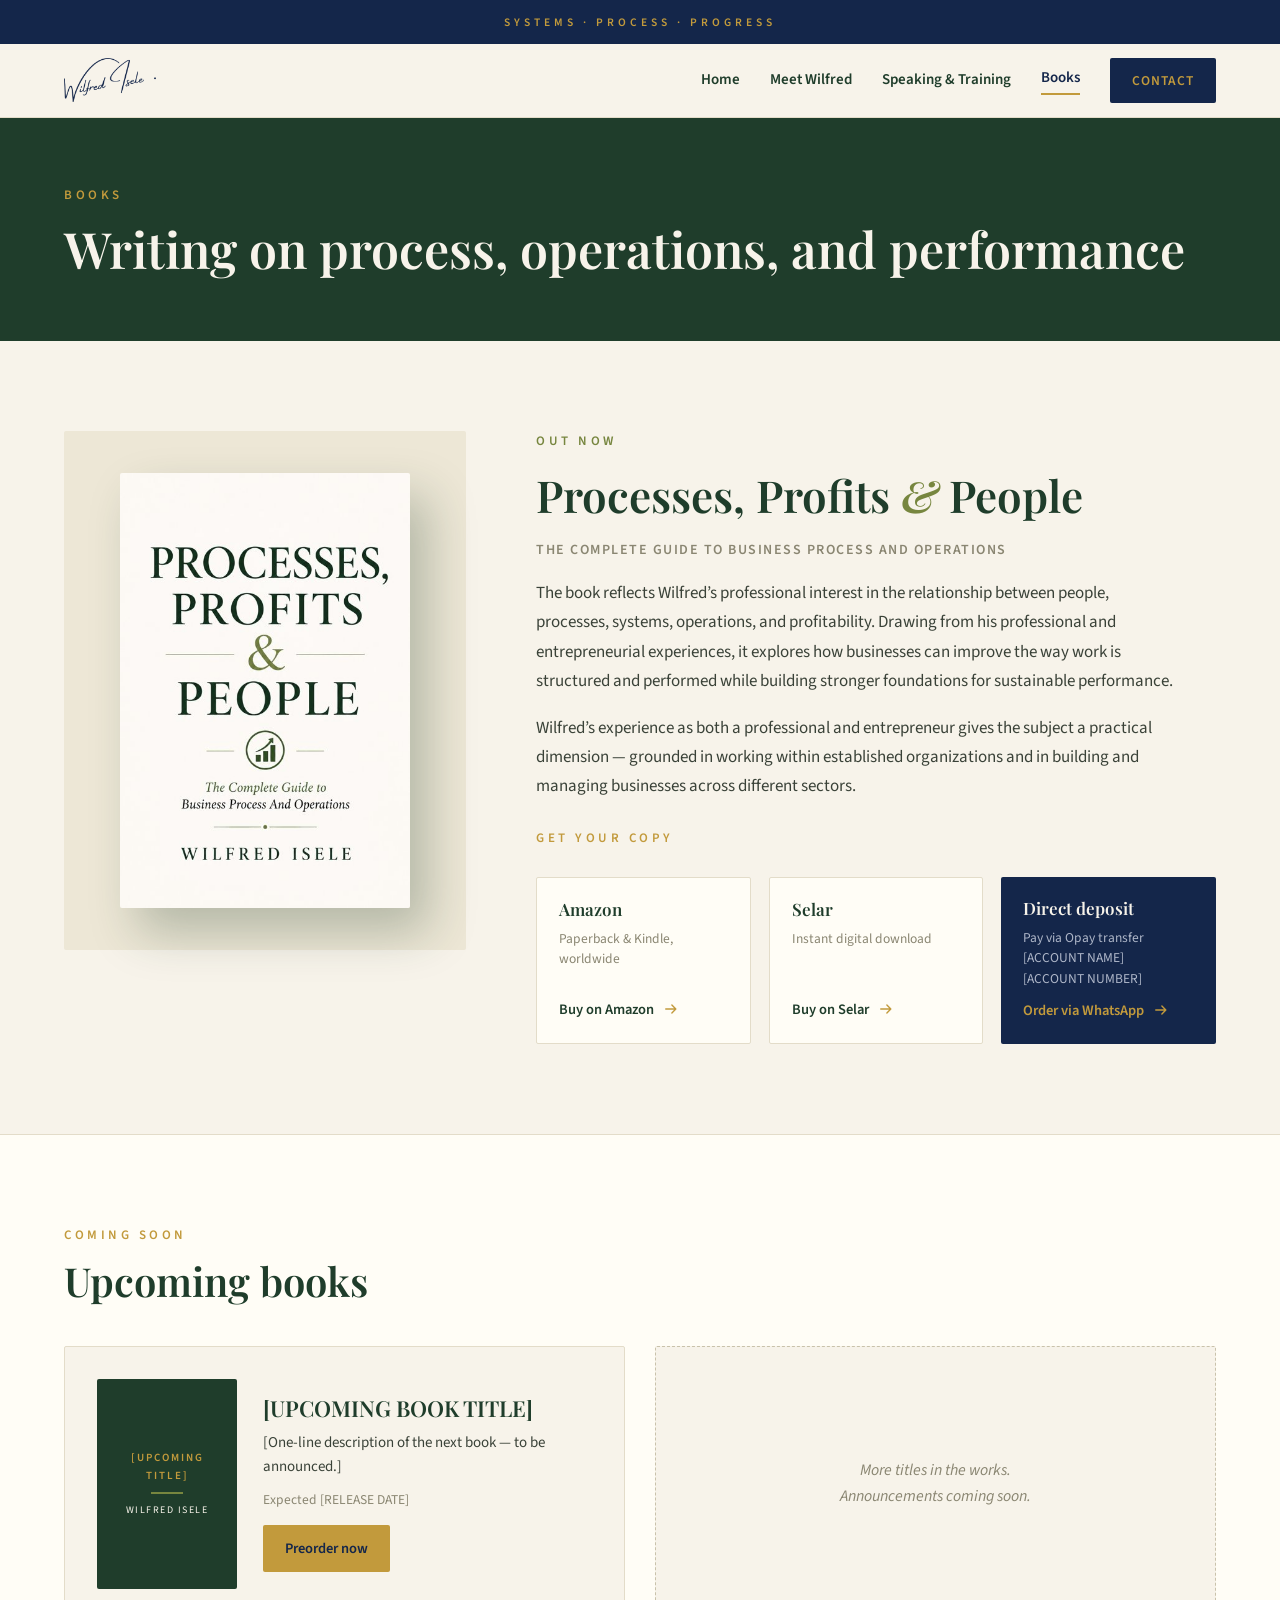
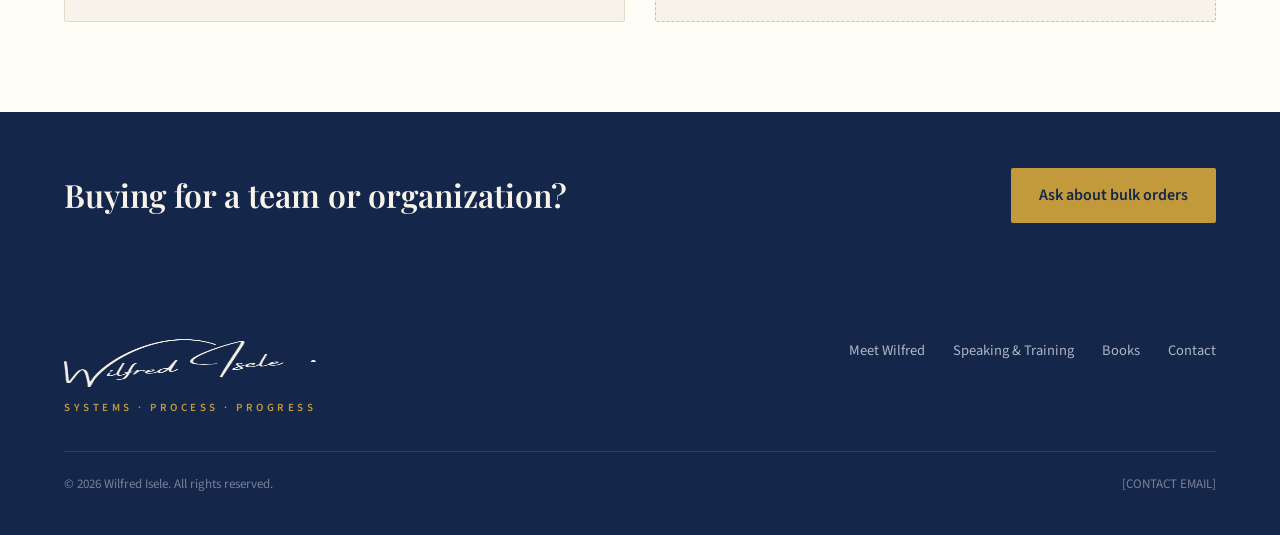
==== books.html @ 0eaaad2c "Add files via upload" ====
<!doctype html>
<html lang="en">
<head>
  <meta charset="utf-8">
  <meta name="viewport" content="width=device-width, initial-scale=1">
  <title>Books — Wilfred Isele</title>
  <meta name="description" content="Processes, Profits & People — The Complete Guide to Business Process and Operations, by Wilfred Isele. Available on Amazon, Selar, and by direct deposit.">
  <link rel="preconnect" href="https://fonts.googleapis.com">
  <link rel="preconnect" href="https://fonts.gstatic.com" crossorigin>
  <link rel="stylesheet" href="https://fonts.googleapis.com/css2?family=Playfair+Display:ital,wght@0,400;0,500;0,600;0,700;1,400;1,500&family=Source+Sans+3:ital,wght@0,400;0,600;1,400&display=swap">
  <link rel="stylesheet" href="css/style.css">
</head>
<body>

  <!-- Brand strip -->
  <div class="brand-strip"><span>SYSTEMS &middot; PROCESS &middot; PROGRESS</span></div>

  <!-- Header -->
  <header class="site-header">
    <div class="container">
      <a class="logo" href="index.html" aria-label="Wilfred Isele — home">
        <img src="images/signature-navy.png" alt="Wilfred Isele">
      </a>
      <button class="nav-toggle" aria-label="Open menu" aria-expanded="false">
        <span></span><span></span><span></span>
      </button>
      <nav class="site-nav" aria-label="Main navigation">
        <a href="index.html">Home</a>
        <a href="index.html#meet">Meet Wilfred</a>
        <a href="index.html#speaking">Speaking &amp; Training</a>
        <a href="books.html" class="active">Books</a>
        <a href="index.html#contact" class="nav-cta">Contact</a>
      </nav>
    </div>
  </header>

  <!-- Page banner -->
  <section class="page-banner">
    <div class="container">
      <span class="overline">Books</span>
      <h1>Writing on process, operations, and performance</h1>
    </div>
  </section>

  <!-- Current book -->
  <section class="section">
    <div class="container">
      <div class="book-detail">
        <div class="book-detail__cover">
          <img src="images/cover.jpg" alt="Processes, Profits and People book cover">
        </div>
        <div class="book-detail__body">
          <span class="overline overline--olive">Out Now</span>
          <h2>Processes, Profits <span class="amp" style="color:#77863F;font-style:italic">&amp;</span> People</h2>
          <div class="book-subtitle">The Complete Guide to Business Process and Operations</div>
          <p>The book reflects Wilfred&rsquo;s professional interest in the relationship between people, processes, systems, operations, and profitability. Drawing from his professional and entrepreneurial experiences, it explores how businesses can improve the way work is structured and performed while building stronger foundations for sustainable performance.</p>
          <p>Wilfred&rsquo;s experience as both a professional and entrepreneur gives the subject a practical dimension &mdash; grounded in working within established organizations and in building and managing businesses across different sectors.</p>
          <span class="overline" style="margin-top:8px">Get Your Copy</span>
          <div class="buy-grid">
            <div class="buy-card">
              <h3>Amazon</h3>
              <p>Paperback &amp; Kindle, worldwide</p>
              <a class="arrow-link" href="#">Buy on Amazon
                <svg width="14" height="14" viewBox="0 0 16 16" fill="none" aria-hidden="true"><path d="M2 8h11M9 3.5 13.5 8 9 12.5" stroke="#C29A3C" stroke-width="1.6" stroke-linecap="round" stroke-linejoin="round"/></svg>
              </a>
            </div>
            <div class="buy-card">
              <h3>Selar</h3>
              <p>Instant digital download</p>
              <a class="arrow-link" href="#">Buy on Selar
                <svg width="14" height="14" viewBox="0 0 16 16" fill="none" aria-hidden="true"><path d="M2 8h11M9 3.5 13.5 8 9 12.5" stroke="#C29A3C" stroke-width="1.6" stroke-linecap="round" stroke-linejoin="round"/></svg>
              </a>
            </div>
            <div class="buy-card buy-card--navy">
              <h3>Direct deposit</h3>
              <p>Pay via Opay transfer<br>[ACCOUNT NAME]<br>[ACCOUNT NUMBER]</p>
              <a class="arrow-link" href="#">Order via WhatsApp
                <svg width="14" height="14" viewBox="0 0 16 16" fill="none" aria-hidden="true"><path d="M2 8h11M9 3.5 13.5 8 9 12.5" stroke="#C29A3C" stroke-width="1.6" stroke-linecap="round" stroke-linejoin="round"/></svg>
              </a>
            </div>
          </div>
        </div>
      </div>
    </div>
  </section>

  <!-- Upcoming books -->
  <section class="section section--tint">
    <div class="container">
      <div class="section-head">
        <span class="overline">Coming Soon</span>
        <h2>Upcoming books</h2>
      </div>
      <div class="upcoming-grid">
        <div class="upcoming-card">
          <div class="upcoming-card__cover">
            <span class="t">[UPCOMING TITLE]</span>
            <span class="rule"></span>
            <span class="a">WILFRED ISELE</span>
          </div>
          <div class="upcoming-card__body">
            <h3>[UPCOMING BOOK TITLE]</h3>
            <p>[One-line description of the next book &mdash; to be announced.]</p>
            <span class="date">Expected [RELEASE DATE]</span>
            <a class="btn btn--gold" href="#">Preorder now</a>
          </div>
        </div>
        <div class="upcoming-card upcoming-card--empty">
          <p>More titles in the works.<br>Announcements coming soon.</p>
        </div>
      </div>
    </div>
  </section>

  <!-- CTA band -->
  <section class="cta-band">
    <div class="container">
      <h2>Buying for a team or organization?</h2>
      <a class="btn btn--gold" href="index.html#contact">Ask about bulk orders</a>
    </div>
  </section>

  <!-- Footer -->
  <footer class="site-footer">
    <div class="container">
      <div class="site-footer__top">
        <div class="site-footer__brand">
          <img src="images/signature-cream.png" alt="Wilfred Isele">
          <span>SYSTEMS &middot; PROCESS &middot; PROGRESS</span>
        </div>
        <nav class="site-footer__nav" aria-label="Footer navigation">
          <a href="index.html#meet">Meet Wilfred</a>
          <a href="index.html#speaking">Speaking &amp; Training</a>
          <a href="books.html">Books</a>
          <a href="index.html#contact">Contact</a>
        </nav>
      </div>
      <div class="site-footer__bottom">
        <span>&copy; 2026 Wilfred Isele. All rights reserved.</span>
        <span>[CONTACT EMAIL]</span>
      </div>
    </div>
  </footer>

  <script src="js/main.js"></script>
</body>
</html>
---- css/style.css ----
/* ============================================
   Wilfred Isele — Site Styles
   Palette: cream/deep-green (book) + navy/gold (brand)
   ============================================ */

:root {
  --cream: #F7F3EA;
  --cream-2: #FFFDF6;
  --cream-3: #EDE7D6;
  --green: #1F3D2B;
  --olive: #77863F;
  --navy: #14264A;
  --navy-2: #2A3C61;
  --gold: #C29A3C;
  --ink: #3A4238;
  --muted: #8A8672;
  --line: #E3DCC9;
  --line-2: #DDD5BE;
  --nav-mist: #AEB6C8;
  --nav-faint: #77809A;
  --sage: #C6CDB9;
  --serif: 'Playfair Display', Georgia, serif;
  --sans: 'Source Sans 3', Georgia, sans-serif;
}

* { box-sizing: border-box; margin: 0; padding: 0; }

html { scroll-behavior: smooth; }

body {
  font-family: var(--sans);
  color: var(--ink);
  background: var(--cream);
  line-height: 1.6;
}

img { max-width: 100%; display: block; }

a { color: var(--green); text-decoration: none; transition: color 0.2s ease; }
a:hover { color: var(--gold); }

.container {
  max-width: 1200px;
  margin: 0 auto;
  padding: 0 24px;
}

/* ---------- shared bits ---------- */

.overline {
  color: var(--gold);
  font-size: 13px;
  letter-spacing: 3.5px;
  font-weight: 600;
  text-transform: uppercase;
}

.overline--olive { color: var(--olive); }

h1, h2, h3 { font-family: var(--serif); color: var(--green); font-weight: 600; line-height: 1.15; }

h2 { font-size: clamp(28px, 4vw, 40px); }
h3 { font-size: clamp(20px, 2.5vw, 23px); }

.btn {
  display: inline-flex;
  align-items: center;
  gap: 10px;
  font-size: 16px;
  font-weight: 600;
  padding: 15px 28px;
  border-radius: 2px;
  transition: transform 0.15s ease, opacity 0.2s ease;
}
.btn:hover { transform: translateY(-2px); opacity: 0.92; }
.btn svg { flex-shrink: 0; }

.btn--gold { background: var(--gold); color: var(--navy); }
.btn--gold:hover { color: var(--navy); }
.btn--green { background: var(--green); color: var(--cream); }
.btn--green:hover { color: var(--cream); }
.btn--outline-light { border: 1.5px solid var(--cream); color: var(--cream); }
.btn--outline-light:hover { color: var(--cream); }
.btn--outline-green { border: 1.5px solid var(--green); color: var(--green); }

.arrow-link {
  display: inline-flex;
  align-items: center;
  gap: 10px;
  font-size: 16px;
  font-weight: 600;
}

/* ---------- brand strip ---------- */

.brand-strip {
  background: var(--navy);
  text-align: center;
  padding: 9px 16px;
}
.brand-strip span {
  color: var(--gold);
  font-size: 11.5px;
  letter-spacing: 4px;
  font-weight: 600;
}

/* ---------- header ---------- */

.site-header {
  background: var(--cream);
  border-bottom: 1px solid var(--line);
  position: sticky;
  top: 0;
  z-index: 50;
}

.site-header .container {
  display: flex;
  justify-content: space-between;
  align-items: center;
  padding-top: 14px;
  padding-bottom: 14px;
}

.logo img { height: 44px; width: auto; }

.site-nav {
  display: flex;
  align-items: center;
  gap: 30px;
}

.site-nav a {
  font-size: 15px;
  font-weight: 600;
  color: var(--green);
}

.site-nav a.active {
  color: var(--navy);
  border-bottom: 2px solid var(--gold);
  padding-bottom: 3px;
}

.site-nav .nav-cta {
  background: var(--navy);
  color: var(--gold);
  font-size: 13.5px;
  letter-spacing: 1px;
  padding: 12px 22px;
  border-radius: 2px;
  text-transform: uppercase;
  border-bottom: none;
}
.site-nav .nav-cta:hover { color: var(--gold); opacity: 0.9; }

.nav-toggle {
  display: none;
  background: none;
  border: none;
  cursor: pointer;
  padding: 8px;
}
.nav-toggle span {
  display: block;
  width: 26px;
  height: 2.5px;
  background: var(--navy);
  margin: 5px 0;
  border-radius: 2px;
  transition: transform 0.25s ease, opacity 0.25s ease;
}

/* ---------- hero ---------- */

.hero {
  position: relative;
  min-height: 620px;
  display: flex;
  align-items: center;
  overflow: hidden;
}

.hero__bg {
  position: absolute;
  inset: 0;
  width: 100%;
  height: 100%;
  object-fit: cover;
  object-position: center 20%;
}

.hero__scrim {
  position: absolute;
  inset: 0;
  background: linear-gradient(100deg, rgba(20, 38, 74, 0.93) 0%, rgba(20, 38, 74, 0.74) 45%, rgba(20, 38, 74, 0.25) 100%);
}

.hero__content {
  position: relative;
  max-width: 700px;
  padding: 90px 24px;
  margin-left: max(24px, calc((100vw - 1200px) / 2));
  display: flex;
  flex-direction: column;
  gap: 24px;
}

.hero h1 {
  color: var(--cream);
  font-size: clamp(36px, 5.5vw, 58px);
  line-height: 1.12;
}

.hero__lede {
  font-size: clamp(16px, 2vw, 18.5px);
  line-height: 1.65;
  color: #D8DCE6;
  max-width: 540px;
}

.hero__ctas {
  display: flex;
  flex-wrap: wrap;
  gap: 16px;
  margin-top: 8px;
}

/* ---------- sections ---------- */

.section { padding: 90px 0; }
.section--tint { background: var(--cream-2); border-top: 1px solid var(--line); }
.section--green { background: var(--green); }
.section--navy { background: var(--navy); }

.section-head {
  display: flex;
  flex-direction: column;
  gap: 12px;
  margin-bottom: 42px;
}

/* ---------- meet ---------- */

.meet {
  display: grid;
  grid-template-columns: 360px 1fr;
  gap: 70px;
  align-items: start;
}

.meet__photo img {
  width: 100%;
  border-radius: 2px;
  box-shadow: 14px 18px 40px rgba(31, 61, 43, 0.22);
}

.meet__caption {
  margin-top: 14px;
  font-size: 13px;
  color: var(--olive);
  letter-spacing: 2px;
  font-weight: 600;
  text-align: center;
  text-transform: uppercase;
}

.meet__body { display: flex; flex-direction: column; gap: 20px; }
.meet__body p { font-size: 17px; line-height: 1.72; }
.meet__body strong { color: var(--green); }

/* ---------- speaking ---------- */

.section--green .overline { color: var(--gold); }
.section--green h2 { color: var(--cream); }

.speak-intro {
  display: grid;
  grid-template-columns: 1fr 1fr;
  gap: 70px;
  align-items: center;
  margin-bottom: 52px;
}

.speak-intro img {
  width: 100%;
  aspect-ratio: 46 / 33;
  object-fit: cover;
  object-position: 30% center;
  border-radius: 2px;
  box-shadow: 14px 18px 40px rgba(0, 0, 0, 0.3);
}

.speak-intro__body { display: flex; flex-direction: column; gap: 18px; }
.speak-intro__body p { color: var(--sage); font-size: 17px; line-height: 1.7; }

.formats {
  display: grid;
  grid-template-columns: repeat(3, minmax(0, 1fr));
  gap: 26px;
}

.format-card {
  background: rgba(247, 243, 234, 0.06);
  border: 1px solid rgba(247, 243, 234, 0.18);
  border-radius: 2px;
  padding: 30px;
  display: flex;
  flex-direction: column;
  gap: 12px;
}

.format-card h3 { color: var(--cream); }
.format-card p { font-size: 15px; line-height: 1.6; color: var(--sage); }

/* ---------- gallery ---------- */

.gallery-grid {
  display: grid;
  grid-template-columns: repeat(4, minmax(0, 1fr));
  grid-auto-rows: 240px;
  gap: 18px;
}

.gallery-grid a {
  display: block;
  overflow: hidden;
  border-radius: 2px;
}

.gallery-grid a.tall { grid-row: span 2; }

.gallery-grid img {
  width: 100%;
  height: 100%;
  object-fit: cover;
  transition: transform 0.35s ease;
}

.gallery-grid a:hover img { transform: scale(1.04); }

/* lightbox */
.lightbox {
  position: fixed;
  inset: 0;
  background: rgba(10, 18, 36, 0.92);
  display: none;
  align-items: center;
  justify-content: center;
  z-index: 100;
  padding: 4vh 4vw;
}
.lightbox.open { display: flex; }
.lightbox img {
  max-width: 100%;
  max-height: 100%;
  border-radius: 2px;
  box-shadow: 0 20px 60px rgba(0, 0, 0, 0.5);
}
.lightbox__close {
  position: absolute;
  top: 20px;
  right: 26px;
  background: none;
  border: none;
  color: var(--cream);
  font-size: 34px;
  line-height: 1;
  cursor: pointer;
}

/* ---------- featured book ---------- */

.book-feature {
  display: grid;
  grid-template-columns: auto 1fr;
  gap: 70px;
  align-items: center;
}

.book-feature__cover {
  background: var(--cream-3);
  padding: 40px 52px;
  border-radius: 2px;
}

.book-feature__cover img {
  width: 270px;
  box-shadow: 18px 24px 48px rgba(31, 61, 43, 0.28);
  border-radius: 2px;
}

.book-feature__body { display: flex; flex-direction: column; gap: 18px; }

.book-feature h2 .amp { color: var(--olive); font-style: italic; }

.book-subtitle {
  font-size: 14px;
  color: var(--muted);
  letter-spacing: 1.5px;
  font-weight: 600;
  text-transform: uppercase;
}

.book-feature__body > p { font-size: 17px; line-height: 1.72; max-width: 620px; }

.book-feature__ctas {
  display: flex;
  flex-wrap: wrap;
  align-items: center;
  gap: 16px;
  margin-top: 6px;
}

/* ---------- contact ---------- */

.contact {
  display: grid;
  grid-template-columns: 380px 1fr;
  gap: 70px;
  align-items: start;
}

.contact__info { display: flex; flex-direction: column; gap: 24px; }
.contact__info > p { font-size: 16.5px; line-height: 1.7; }

.contact__rows { display: flex; flex-direction: column; gap: 16px; }

.contact__row {
  display: flex;
  align-items: center;
  gap: 14px;
  font-size: 16px;
  font-weight: 600;
  color: var(--green);
}
.contact__row svg { flex-shrink: 0; }

.socials {
  display: flex;
  gap: 14px;
  border-top: 1px solid var(--line);
  padding-top: 22px;
}

.socials a {
  width: 42px;
  height: 42px;
  border: 1px solid #C9C2AB;
  border-radius: 2px;
  display: flex;
  align-items: center;
  justify-content: center;
  transition: border-color 0.2s ease;
}
.socials a:hover { border-color: var(--gold); }

.contact-form {
  background: var(--cream-2);
  border: 1px solid var(--line);
  border-radius: 2px;
  padding: 40px;
  display: flex;
  flex-direction: column;
  gap: 20px;
}

.form-row {
  display: grid;
  grid-template-columns: repeat(2, minmax(0, 1fr));
  gap: 20px;
}

.field { display: flex; flex-direction: column; gap: 8px; }

.field label { font-size: 14px; font-weight: 600; color: var(--green); }

.field input,
.field select,
.field textarea {
  font-family: var(--sans);
  font-size: 15.5px;
  color: var(--ink);
  background: var(--cream);
  border: 1px solid var(--line-2);
  border-radius: 2px;
  padding: 13px 15px;
  width: 100%;
}

.field textarea { min-height: 130px; resize: vertical; }

.field input:focus,
.field select:focus,
.field textarea:focus {
  outline: 2px solid var(--gold);
  outline-offset: 1px;
}

.contact-form .btn { align-self: flex-start; border: none; cursor: pointer; font-family: var(--sans); }

/* ---------- footer ---------- */

.site-footer { background: var(--navy); padding: 60px 0 40px; }

.site-footer__top {
  display: flex;
  justify-content: space-between;
  align-items: flex-start;
  gap: 30px;
  flex-wrap: wrap;
}

.site-footer__brand { display: flex; flex-direction: column; gap: 12px; }
.site-footer__brand img { height: 48px; width: auto; }
.site-footer__brand span {
  color: var(--gold);
  font-size: 11px;
  letter-spacing: 3.5px;
  font-weight: 600;
}

.site-footer__nav { display: flex; flex-wrap: wrap; gap: 28px; }
.site-footer__nav a { color: var(--nav-mist); font-size: 14.5px; }
.site-footer__nav a:hover { color: var(--gold); }

.site-footer__bottom {
  border-top: 1px solid var(--navy-2);
  margin-top: 34px;
  padding-top: 22px;
  display: flex;
  justify-content: space-between;
  gap: 12px;
  flex-wrap: wrap;
}
.site-footer__bottom span { color: var(--nav-faint); font-size: 13px; }

/* ---------- books page ---------- */

.page-banner { background: var(--green); padding: 64px 0; }
.page-banner .overline { color: var(--gold); }
.page-banner h1 {
  color: var(--cream);
  font-size: clamp(32px, 4.5vw, 50px);
  margin-top: 12px;
}

.book-detail {
  display: grid;
  grid-template-columns: auto 1fr;
  gap: 70px;
  align-items: start;
}

.book-detail__cover {
  background: var(--cream-3);
  padding: 42px 56px;
  border-radius: 2px;
}
.book-detail__cover img {
  width: 290px;
  box-shadow: 18px 24px 48px rgba(31, 61, 43, 0.28);
  border-radius: 2px;
}

.book-detail__body { display: flex; flex-direction: column; gap: 18px; }
.book-detail__body h2 { font-size: clamp(30px, 4vw, 44px); }
.book-detail__body > p { font-size: 17px; line-height: 1.72; max-width: 640px; }

.buy-grid {
  display: grid;
  grid-template-columns: repeat(3, minmax(0, 1fr));
  gap: 18px;
  margin-top: 10px;
  max-width: 720px;
}

.buy-card {
  background: var(--cream-2);
  border: 1px solid var(--line);
  border-radius: 2px;
  padding: 22px;
  display: flex;
  flex-direction: column;
  gap: 10px;
}

.buy-card h3 { font-size: 17px; }
.buy-card p { font-size: 13.5px; color: var(--muted); line-height: 1.5; }
.buy-card .arrow-link { font-size: 14.5px; margin-top: auto; }

.buy-card--navy { background: var(--navy); border: none; }
.buy-card--navy h3 { color: var(--cream); }
.buy-card--navy p { color: var(--nav-mist); }
.buy-card--navy .arrow-link { color: var(--gold); }

.upcoming-grid {
  display: grid;
  grid-template-columns: repeat(2, minmax(0, 1fr));
  gap: 30px;
}

.upcoming-card {
  background: var(--cream);
  border: 1px solid var(--line);
  border-radius: 2px;
  padding: 32px;
  display: flex;
  gap: 26px;
  align-items: center;
}

.upcoming-card__cover {
  width: 140px;
  height: 210px;
  flex-shrink: 0;
  background: var(--green);
  border-radius: 2px;
  display: flex;
  flex-direction: column;
  justify-content: center;
  align-items: center;
  gap: 8px;
  text-align: center;
  padding: 0 12px;
}
.upcoming-card__cover .t { color: var(--gold); font-size: 11px; letter-spacing: 2px; font-weight: 600; }
.upcoming-card__cover .rule { width: 32px; height: 2px; background: var(--olive); }
.upcoming-card__cover .a { color: var(--cream); font-size: 10px; letter-spacing: 1.5px; }

.upcoming-card__body { display: flex; flex-direction: column; gap: 10px; }
.upcoming-card__body h3 { font-size: 22px; }
.upcoming-card__body p { font-size: 15px; line-height: 1.6; }
.upcoming-card__body .date { color: var(--muted); font-size: 13.5px; }
.upcoming-card__body .btn { padding: 12px 22px; font-size: 14.5px; align-self: flex-start; margin-top: 4px; }

.upcoming-card--empty {
  border: 1.5px dashed #C9C2AB;
  background: var(--cream);
  justify-content: center;
}
.upcoming-card--empty p {
  color: var(--muted);
  font-style: italic;
  text-align: center;
  line-height: 1.6;
}

.cta-band { background: var(--navy); padding: 56px 0; }
.cta-band .container {
  display: flex;
  justify-content: space-between;
  align-items: center;
  gap: 24px;
  flex-wrap: wrap;
}
.cta-band h2 { color: var(--cream); font-size: clamp(24px, 3.5vw, 32px); }

/* ---------- responsive ---------- */

@media (max-width: 980px) {
  .section { padding: 70px 0; }

  .meet { grid-template-columns: 1fr; gap: 44px; }
  .meet__photo { max-width: 380px; margin: 0 auto; }

  .speak-intro { grid-template-columns: 1fr; gap: 36px; }

  .formats { grid-template-columns: 1fr; }

  .gallery-grid {
    grid-template-columns: repeat(2, minmax(0, 1fr));
    grid-auto-rows: 200px;
  }

  .book-feature { grid-template-columns: 1fr; gap: 44px; }
  .book-feature__cover { justify-self: center; }

  .contact { grid-template-columns: 1fr; gap: 44px; }

  .book-detail { grid-template-columns: 1fr; gap: 44px; }
  .book-detail__cover { justify-self: center; }

  .buy-grid { grid-template-columns: 1fr; max-width: 460px; }

  .upcoming-grid { grid-template-columns: 1fr; }
}

@media (max-width: 800px) {
  .nav-toggle { display: block; }

  .site-nav {
    position: absolute;
    top: 100%;
    left: 0;
    right: 0;
    background: var(--cream);
    border-bottom: 1px solid var(--line);
    flex-direction: column;
    align-items: flex-start;
    gap: 0;
    padding: 8px 24px 20px;
    display: none;
    box-shadow: 0 14px 30px rgba(31, 61, 43, 0.12);
  }

  .site-nav.open { display: flex; }

  .site-nav a { padding: 13px 0; width: 100%; }
  .site-nav a.active { border-bottom: none; color: var(--gold); }
  .site-nav .nav-cta {
    margin-top: 10px;
    text-align: center;
    width: 100%;
  }

  .hero { min-height: 540px; }
  .hero__content { margin-left: 0; padding: 70px 24px; }
  .hero__ctas .btn { width: 100%; justify-content: center; }

  .form-row { grid-template-columns: 1fr; }

  .contact-form { padding: 28px 22px; }

  .upcoming-card { flex-direction: column; align-items: flex-start; }

  .site-footer__top { flex-direction: column; }
}

@media (max-width: 520px) {
  .gallery-grid {
    grid-template-columns: 1fr;
    grid-auto-rows: 240px;
  }
  .gallery-grid a.tall { grid-row: span 1; }

  .book-feature__cover { padding: 26px 30px; }
  .book-feature__cover img { width: 210px; }

  .book-detail__cover { padding: 26px 30px; }
  .book-detail__cover img { width: 220px; }
}
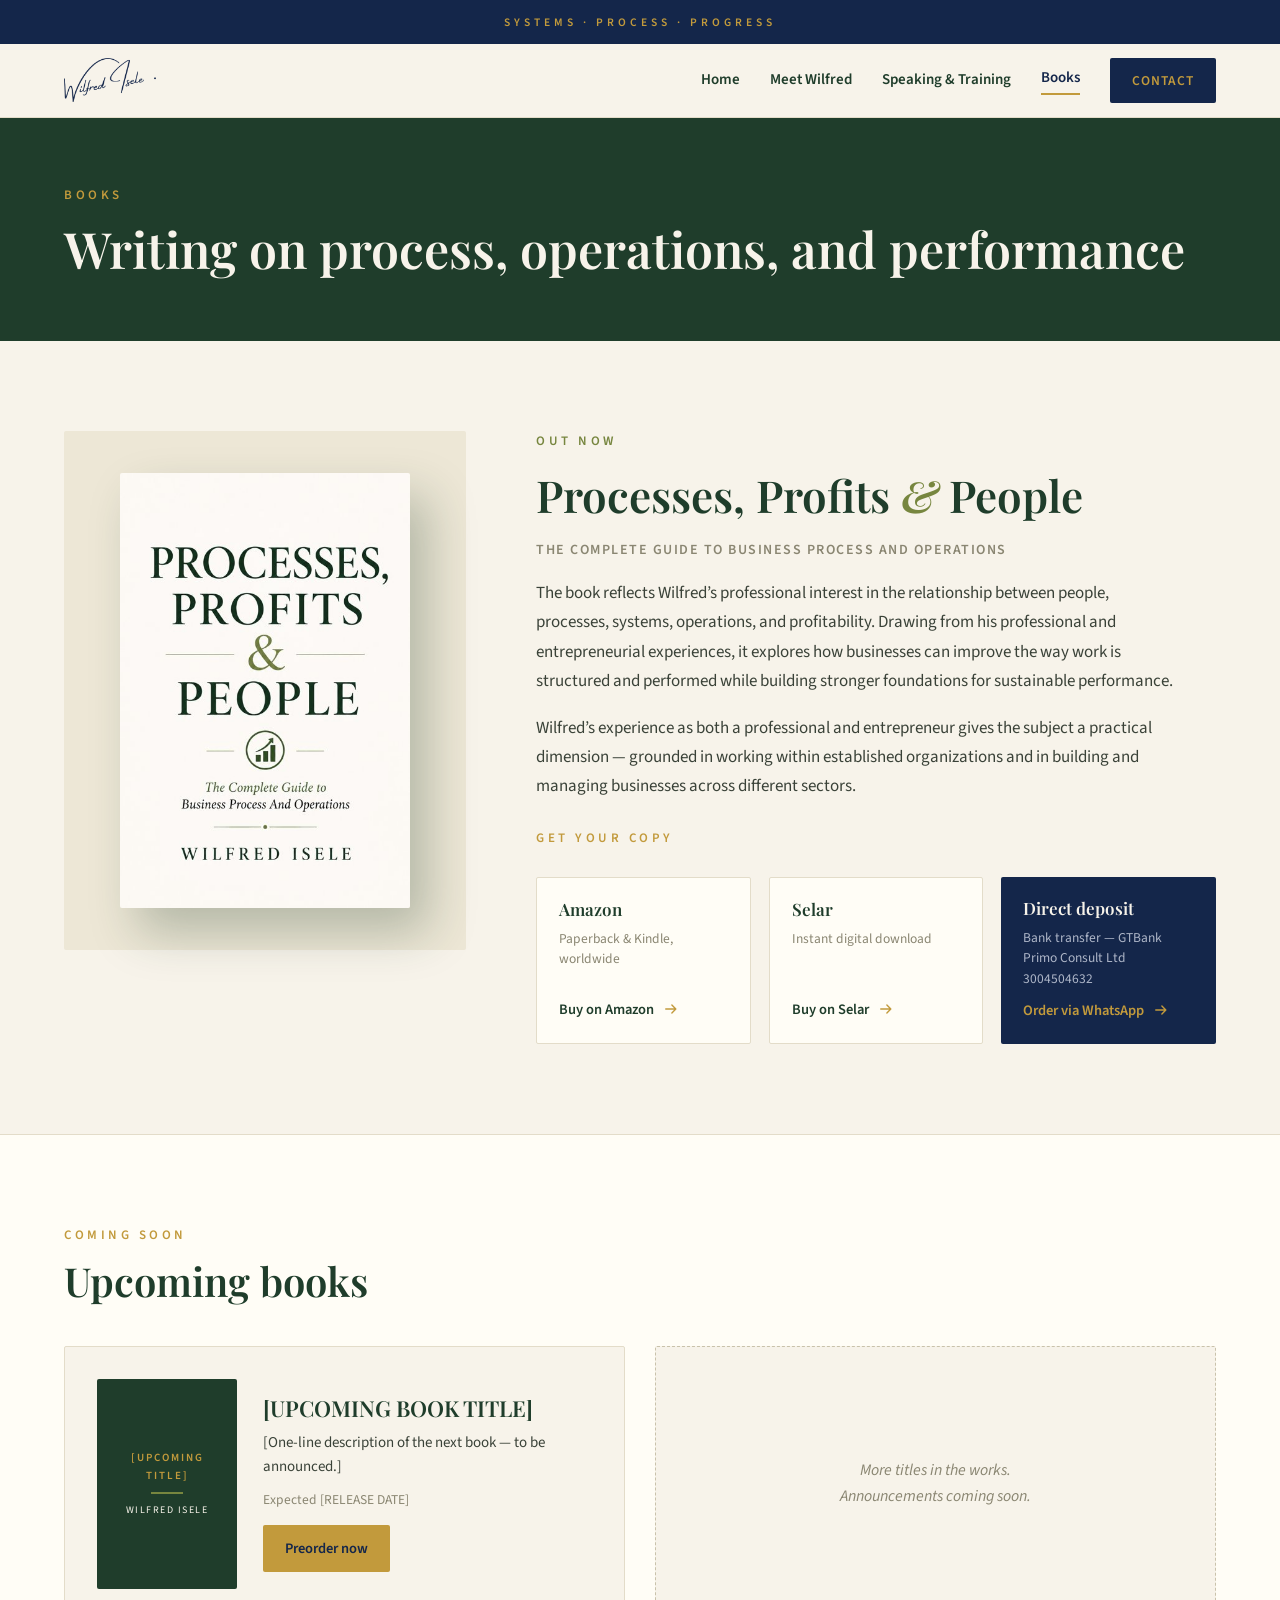
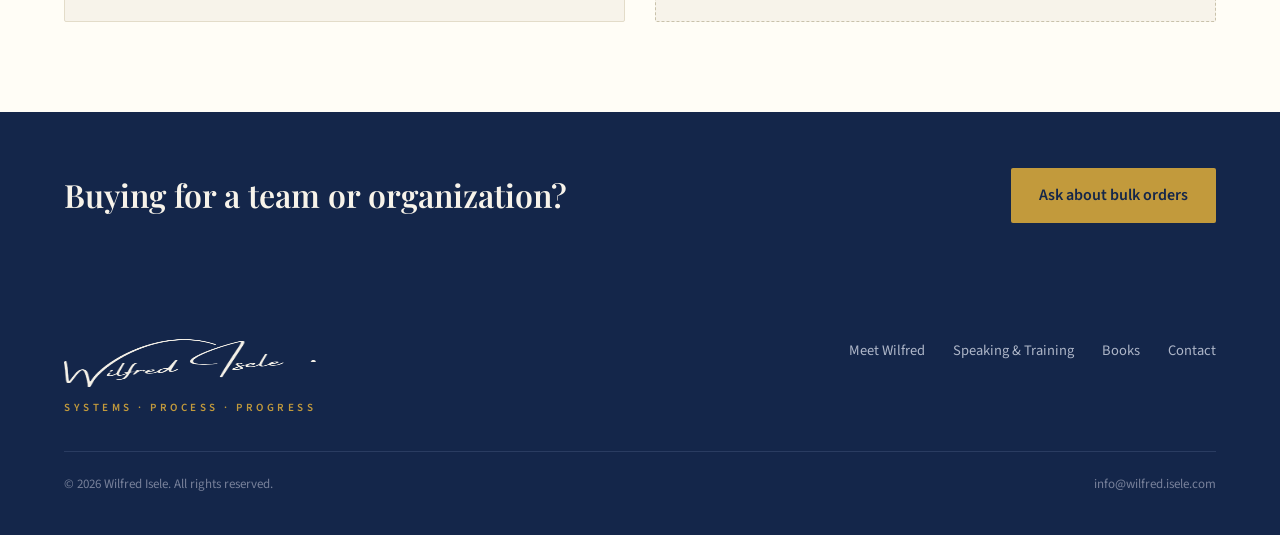
==== commit 15eaabb0: "Add files via upload" ====
--- a/books.html
+++ b/books.html
@@ -73,8 +73,8 @@
             </div>
             <div class="buy-card buy-card--navy">
               <h3>Direct deposit</h3>
-              <p>Pay via Opay transfer<br>[ACCOUNT NAME]<br>[ACCOUNT NUMBER]</p>
-              <a class="arrow-link" href="#">Order via WhatsApp
+              <p>Bank transfer &mdash; GTBank<br>Primo Consult Ltd<br>3004504632</p>
+              <a class="arrow-link" href="https://wa.me/2349160361494" target="_blank" rel="noopener">Order via WhatsApp
                 <svg width="14" height="14" viewBox="0 0 16 16" fill="none" aria-hidden="true"><path d="M2 8h11M9 3.5 13.5 8 9 12.5" stroke="#C29A3C" stroke-width="1.6" stroke-linecap="round" stroke-linejoin="round"/></svg>
               </a>
             </div>
@@ -137,7 +137,7 @@
       </div>
       <div class="site-footer__bottom">
         <span>&copy; 2026 Wilfred Isele. All rights reserved.</span>
-        <span>[CONTACT EMAIL]</span>
+        <span><a href="mailto:info@wilfred.isele.com" style="color: #77809A">info@wilfred.isele.com</a></span>
       </div>
     </div>
   </footer>
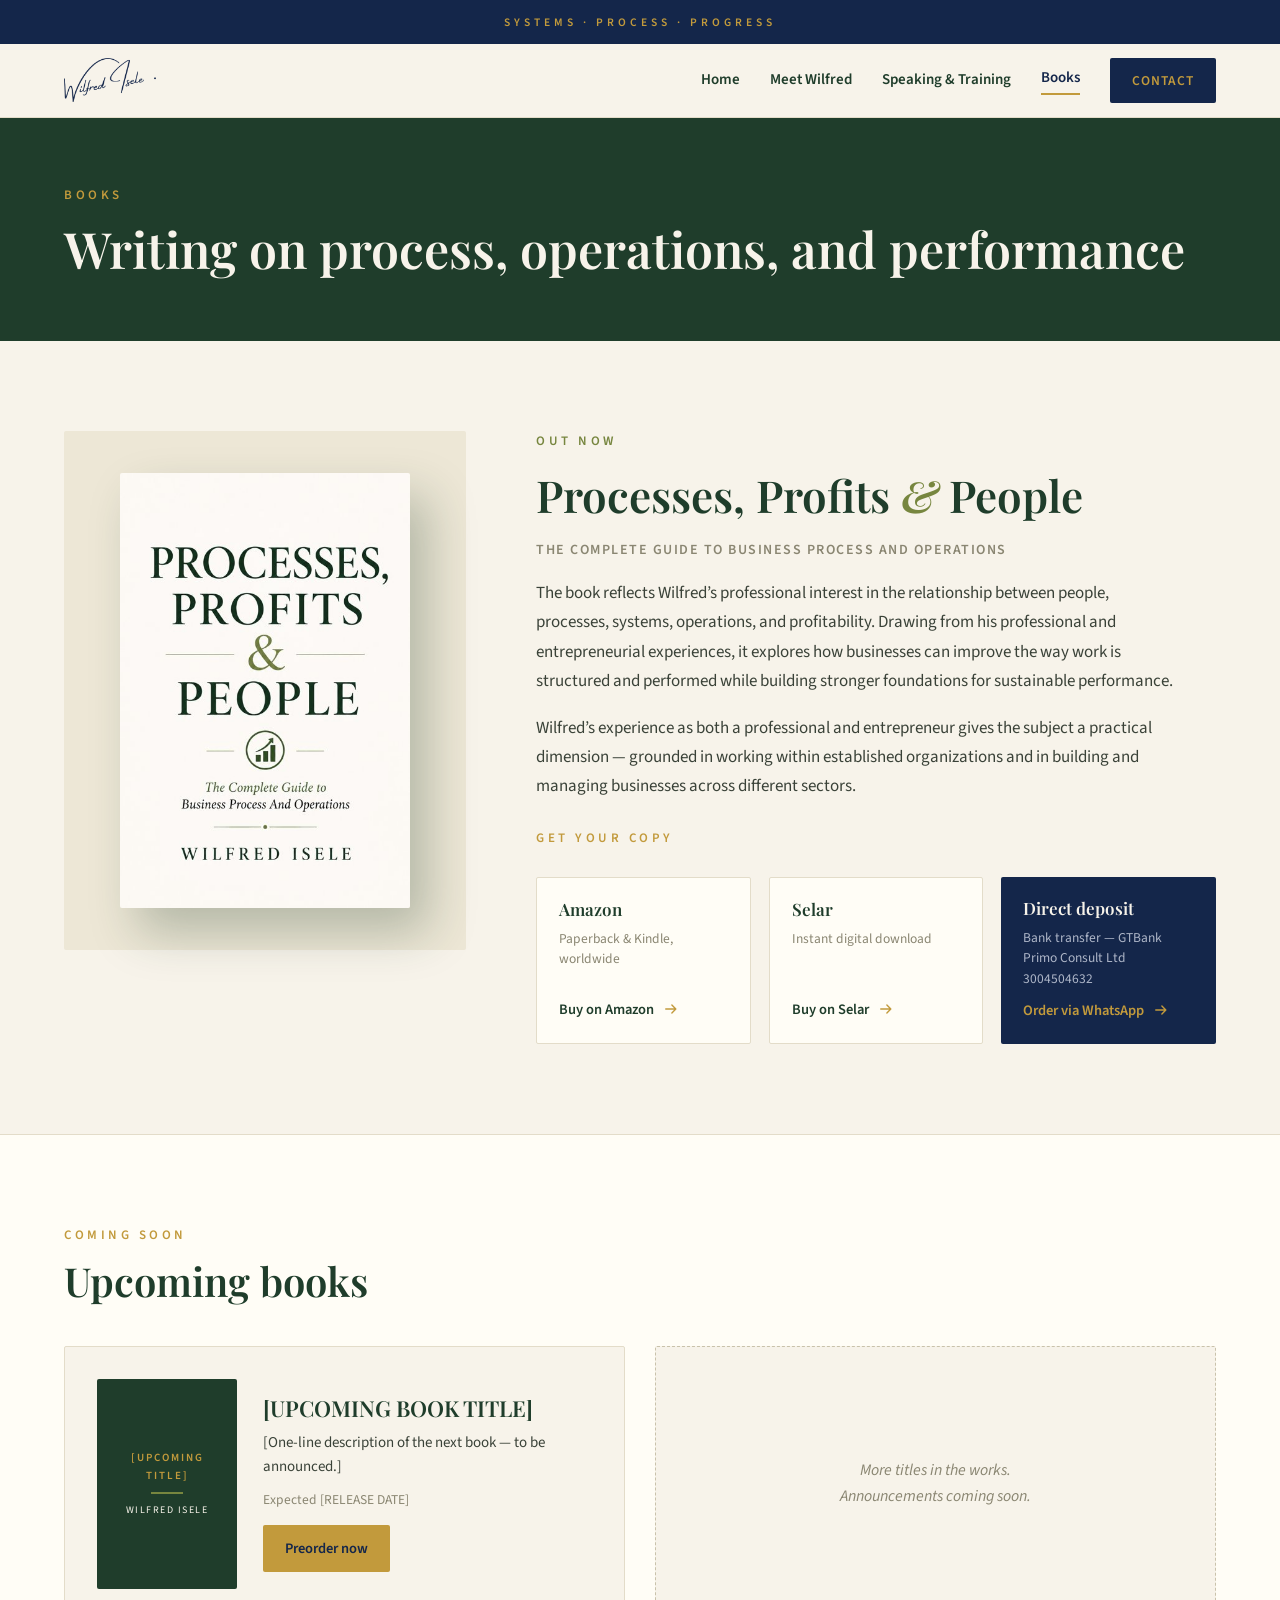
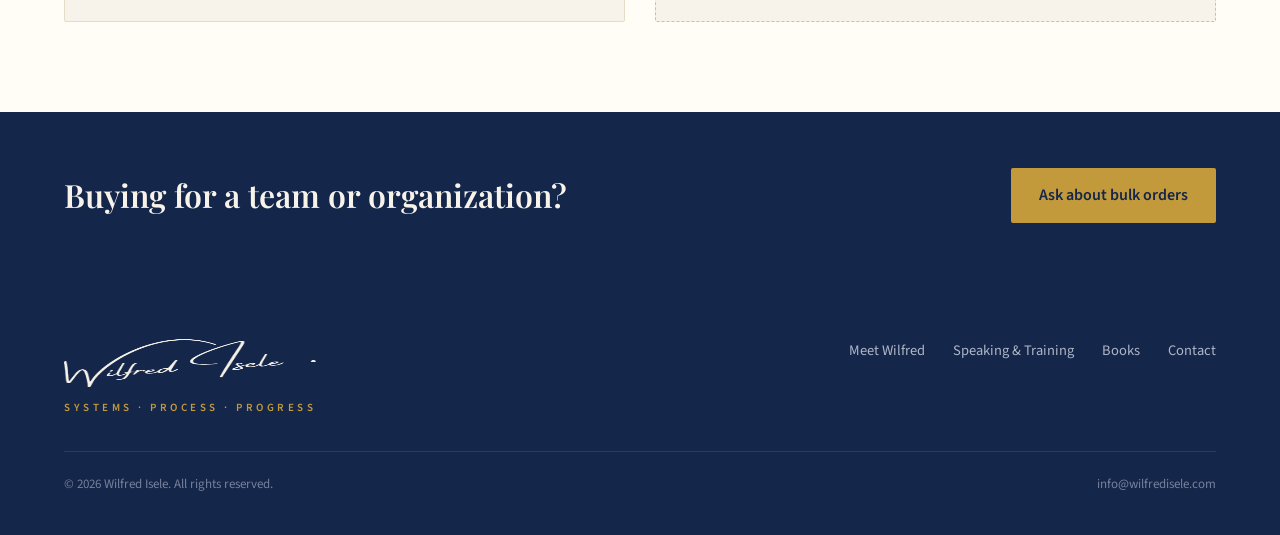
==== commit f98b8e92: "Add files via upload" ====
--- a/books.html
+++ b/books.html
@@ -137,7 +137,7 @@
       </div>
       <div class="site-footer__bottom">
         <span>&copy; 2026 Wilfred Isele. All rights reserved.</span>
-        <span><a href="mailto:info@wilfred.isele.com" style="color: #77809A">info@wilfred.isele.com</a></span>
+        <span><a href="mailto:info@wilfredisele.com" style="color: #77809A">info@wilfredisele.com</a></span>
       </div>
     </div>
   </footer>
